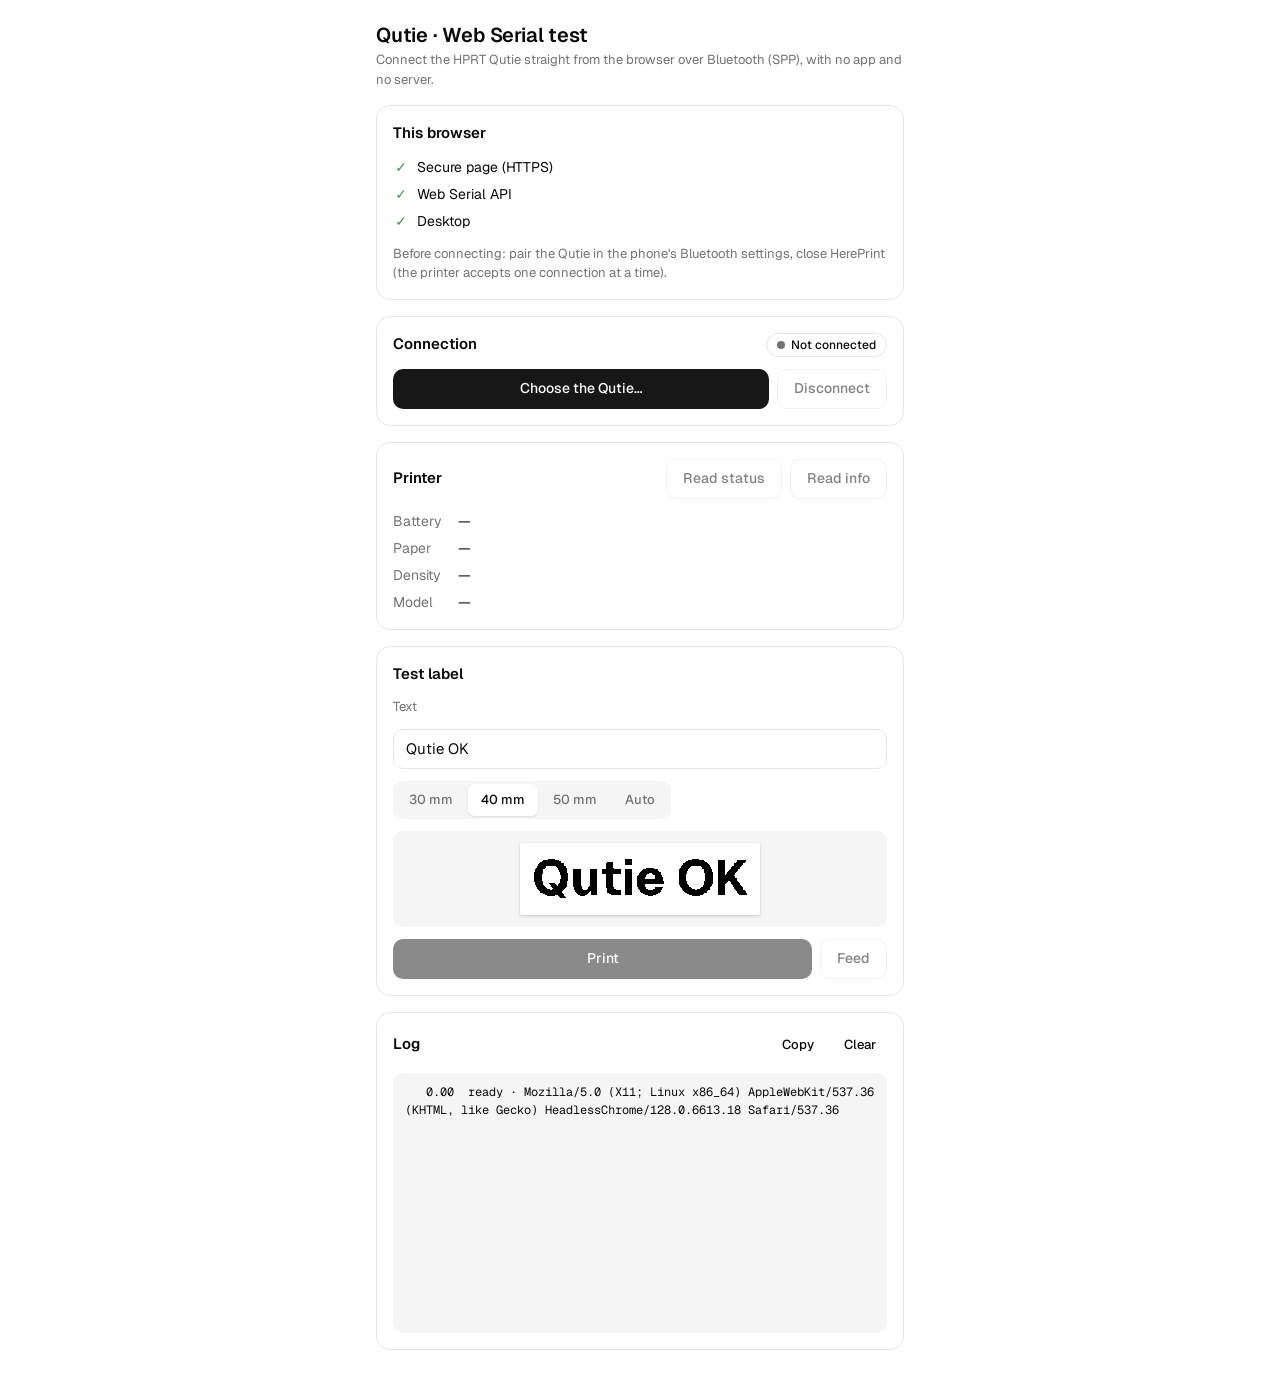
==== web/index.html @ 73917e32 "Add a Web Serial test page for printing from the browser web/serial-test.html connects to the Qutie " ====
<!doctype html>
<html lang="en">
<head>
<meta charset="utf-8">
<meta name="viewport" content="width=device-width, initial-scale=1">
<meta http-equiv="refresh" content="0; url=serial-test.html">
<title>Qutie</title>
</head>
<body>
<p><a href="serial-test.html">Qutie · Web Serial test</a> · <a href="https://github.com/DoctorFrank28/qutie-windows">Source</a></p>
</body>
</html>
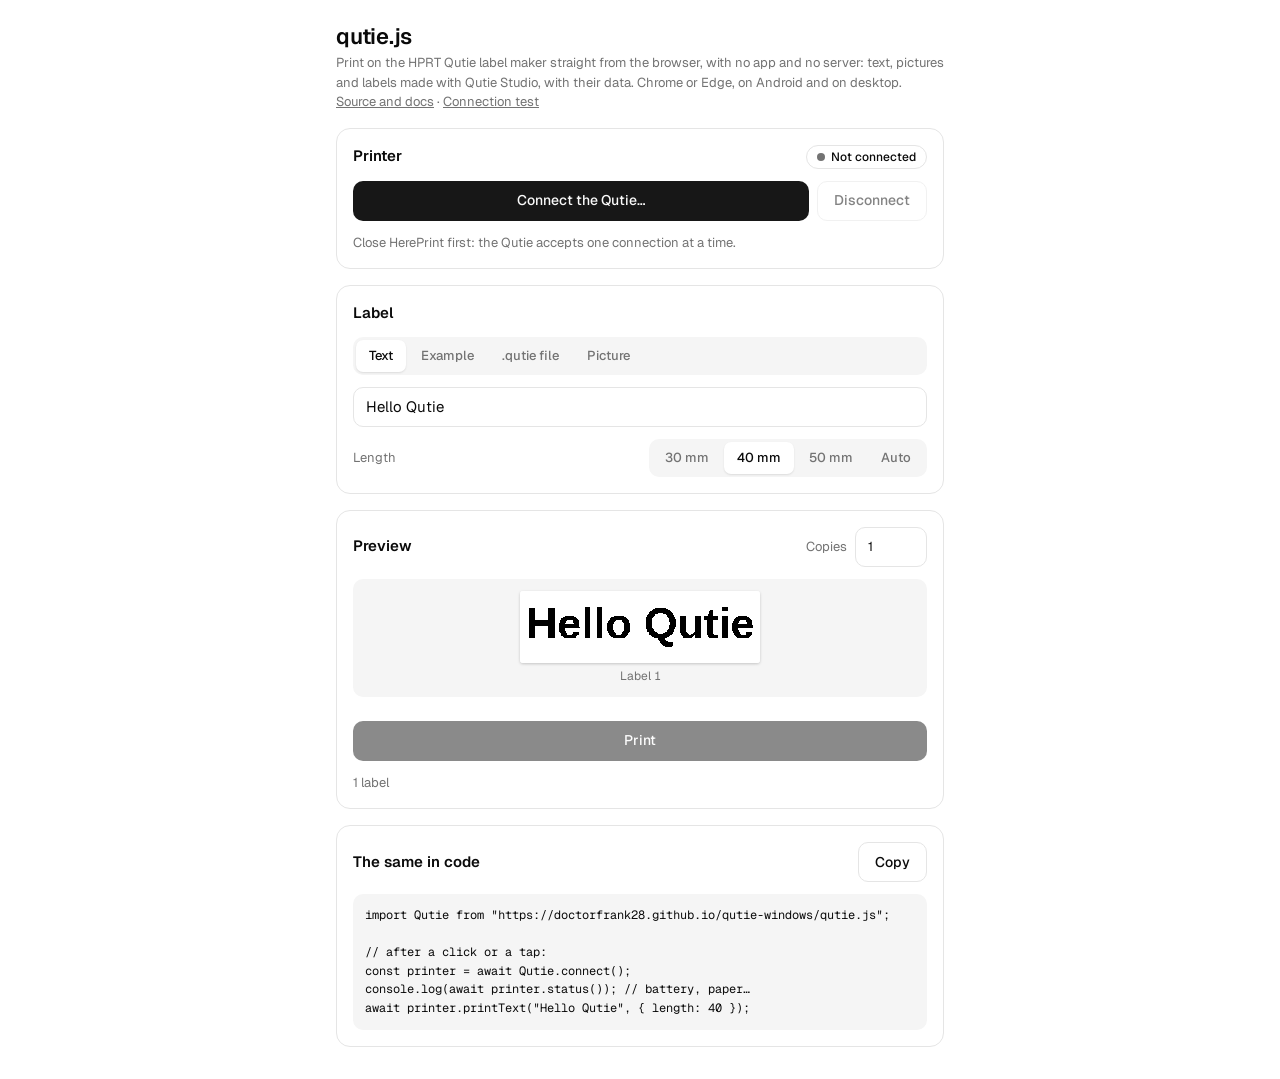
==== commit 0533b067: "Add qutie.js, a library to print on the Qutie from the browser web/qutie.js connects over Bluetooth " ====
--- a/web/index.html
+++ b/web/index.html
@@ -2,11 +2,383 @@
 <html lang="en">
 <head>
 <meta charset="utf-8">
-<meta name="viewport" content="width=device-width, initial-scale=1">
-<meta http-equiv="refresh" content="0; url=serial-test.html">
-<title>Qutie</title>
+<meta name="viewport" content="width=device-width, initial-scale=1, viewport-fit=cover">
+<meta name="color-scheme" content="light dark">
+<title>qutie.js Demo</title>
+<meta name="description" content="Print on the HPRT Qutie label maker from the browser with qutie.js: text, pictures and Qutie Studio labels with data.">
+<link rel="preconnect" href="https://fonts.googleapis.com">
+<link rel="preconnect" href="https://fonts.gstatic.com" crossorigin>
+<link href="https://fonts.googleapis.com/css2?family=Geist:wght@400;500;600;700&family=Geist+Mono:wght@400;500&display=swap" rel="stylesheet">
+<style>
+:root {
+  --background: oklch(1 0 0); --foreground: oklch(0.145 0 0); --card: oklch(1 0 0);
+  --muted: oklch(0.97 0 0); --muted-foreground: oklch(0.556 0 0);
+  --primary: oklch(0.205 0 0); --primary-foreground: oklch(0.985 0 0); --accent: oklch(0.97 0 0);
+  --destructive: oklch(0.577 0.245 27.325); --ok: oklch(0.6 0.13 150);
+  --border: oklch(0.922 0 0); --input: oklch(0.922 0 0); --ring: oklch(0.708 0 0); --radius: 0.625rem;
+}
+@media (prefers-color-scheme: dark) {
+  :root:not([data-theme="light"]) {
+    --background: oklch(0.145 0 0); --foreground: oklch(0.985 0 0); --card: oklch(0.205 0 0);
+    --muted: oklch(0.269 0 0); --muted-foreground: oklch(0.708 0 0);
+    --primary: oklch(0.922 0 0); --primary-foreground: oklch(0.205 0 0); --accent: oklch(0.269 0 0);
+    --destructive: oklch(0.704 0.191 22.216); --ok: oklch(0.72 0.14 150);
+    --border: oklch(1 0 0 / 10%); --input: oklch(1 0 0 / 15%); --ring: oklch(0.556 0 0);
+  }
+}
+:root[data-theme="dark"] {
+  --background: oklch(0.145 0 0); --foreground: oklch(0.985 0 0); --card: oklch(0.205 0 0);
+  --muted: oklch(0.269 0 0); --muted-foreground: oklch(0.708 0 0);
+  --primary: oklch(0.922 0 0); --primary-foreground: oklch(0.205 0 0); --accent: oklch(0.269 0 0);
+  --destructive: oklch(0.704 0.191 22.216); --ok: oklch(0.72 0.14 150);
+  --border: oklch(1 0 0 / 10%); --input: oklch(1 0 0 / 15%); --ring: oklch(0.556 0 0);
+}
+* { box-sizing: border-box; }
+html { -webkit-text-size-adjust: 100%; }
+body { margin: 0; background: var(--background); color: var(--foreground); font: 15px/1.5 "Geist", system-ui, sans-serif; -webkit-font-smoothing: antialiased; }
+main { max-width: 640px; margin: 0 auto; padding: 20px 16px calc(32px + env(safe-area-inset-bottom)); display: grid; gap: 16px; }
+h1 { font-size: 22px; font-weight: 600; margin: 0; letter-spacing: -0.01em; }
+h2 { font-size: 15px; font-weight: 600; margin: 0; }
+p { margin: 0; }
+a { color: inherit; }
+.muted { color: var(--muted-foreground); font-size: 13px; }
+.card { background: var(--card); border: 1px solid var(--border); border-radius: calc(var(--radius) + 4px); padding: 16px; display: grid; gap: 12px; min-width: 0; }
+.row { display: flex; gap: 8px; align-items: center; flex-wrap: wrap; }
+.between { justify-content: space-between; }
+.grow { flex: 1 1 auto; min-width: 0; }
+button, .file {
+  font: inherit; font-size: 14px; font-weight: 500; height: 40px; padding: 0 16px; border-radius: var(--radius);
+  border: 1px solid transparent; cursor: pointer; display: inline-flex; align-items: center; justify-content: center; gap: 8px;
+  transition: background-color .15s, color .15s, border-color .15s, opacity .15s; touch-action: manipulation;
+}
+button:focus-visible, input:focus-visible, select:focus-visible, .file:focus-within { outline: 3px solid color-mix(in oklch, var(--ring) 50%, transparent); outline-offset: 1px; }
+button:disabled { opacity: .5; pointer-events: none; }
+.primary { background: var(--primary); color: var(--primary-foreground); }
+.primary:hover { background: color-mix(in oklch, var(--primary) 90%, transparent); }
+.outline, .file { background: var(--background); color: var(--foreground); border-color: var(--input); }
+.outline:hover, .file:hover { background: var(--accent); }
+.full { width: 100%; }
+input[type=text], input[type=number], select {
+  font: inherit; height: 40px; width: 100%; padding: 0 12px; border-radius: var(--radius);
+  border: 1px solid var(--input); background: transparent; color: var(--foreground); min-width: 0;
+}
+select { appearance: auto; }
+.file input { position: absolute; width: 1px; height: 1px; opacity: 0; }
+label.field { display: grid; gap: 4px; font-size: 13px; color: var(--muted-foreground); min-width: 0; }
+.fields { display: grid; grid-template-columns: repeat(auto-fill, minmax(160px, 1fr)); gap: 10px; }
+.seg { display: inline-flex; background: var(--muted); border-radius: var(--radius); padding: 3px; gap: 2px; flex-wrap: wrap; }
+.seg button { height: 32px; padding: 0 12px; font-size: 13px; background: transparent; color: var(--muted-foreground); border-radius: calc(var(--radius) - 3px); }
+.seg button[aria-checked="true"] { background: var(--background); color: var(--foreground); box-shadow: 0 1px 2px oklch(0 0 0 / 10%); }
+.badge { display: inline-flex; align-items: center; gap: 6px; height: 24px; padding: 0 10px; border-radius: 999px; font-size: 12px; font-weight: 500; border: 1px solid var(--border); white-space: nowrap; }
+.badge::before { content: ""; width: 8px; height: 8px; border-radius: 50%; background: var(--muted-foreground); }
+.badge.ok::before { background: var(--ok); } .badge.bad::before { background: var(--destructive); }
+.previews { background: var(--muted); border-radius: var(--radius); padding: 12px; display: grid; gap: 10px; justify-items: center; max-height: 420px; overflow: auto; overscroll-behavior: contain; }
+.previews figure { margin: 0; display: grid; gap: 4px; justify-items: center; max-width: 100%; }
+.previews canvas { image-rendering: pixelated; background: #fff; border-radius: 3px; box-shadow: 0 1px 3px oklch(0 0 0 / 20%); height: 72px; width: auto; max-width: 100%; object-fit: contain; }
+.previews figcaption { font-size: 12px; color: var(--muted-foreground); font-variant-numeric: tabular-nums; }
+pre { font: 12px/1.55 "Geist Mono", ui-monospace, monospace; background: var(--muted); border-radius: var(--radius); padding: 12px; margin: 0; overflow: auto; white-space: pre; }
+.error { color: var(--destructive); font-size: 13px; }
+.hidden { display: none !important; }
+@media (prefers-reduced-motion: reduce) { * { transition: none !important; } }
+</style>
 </head>
 <body>
-<p><a href="serial-test.html">Qutie · Web Serial test</a> · <a href="https://github.com/DoctorFrank28/qutie-windows">Source</a></p>
+<main>
+  <header>
+    <h1>qutie.js</h1>
+    <p class="muted">Print on the HPRT Qutie label maker straight from the browser, with no app and no server: text, pictures and labels made with Qutie Studio, with their data. Chrome or Edge, on Android and on desktop. <a href="https://github.com/DoctorFrank28/qutie-windows">Source and docs</a> · <a href="serial-test.html">Connection test</a></p>
+  </header>
+
+  <section class="card" aria-labelledby="printer-title">
+    <div class="row between">
+      <h2 id="printer-title">Printer</h2>
+      <span class="badge" id="state" role="status">Not connected</span>
+    </div>
+    <div class="row">
+      <button class="primary grow" id="connect" type="button">Connect the Qutie…</button>
+      <button class="outline" id="disconnect" type="button" disabled>Disconnect</button>
+    </div>
+    <p class="muted" id="printer-line">Close HerePrint first: the Qutie accepts one connection at a time.</p>
+  </section>
+
+  <section class="card" aria-labelledby="label-title">
+    <h2 id="label-title">Label</h2>
+    <div class="seg" role="radiogroup" aria-label="What to print" id="sources">
+      <button type="button" role="radio" data-source="text" aria-checked="true">Text</button>
+      <button type="button" role="radio" data-source="example" aria-checked="false">Example</button>
+      <button type="button" role="radio" data-source="file" aria-checked="false">.qutie file</button>
+      <button type="button" role="radio" data-source="picture" aria-checked="false">Picture</button>
+    </div>
+    <div data-panel="text" class="row">
+      <input type="text" id="text" name="text" class="grow" value="Hello Qutie" autocomplete="off" spellcheck="false" aria-label="Text">
+    </div>
+    <div data-panel="example" class="hidden">
+      <select id="example" name="example" aria-label="Example label"></select>
+    </div>
+    <div data-panel="file" class="hidden">
+      <label class="file full"><input type="file" id="file" accept=".qutie,application/json"><span id="file-name">Choose a .qutie file from Qutie Studio…</span></label>
+    </div>
+    <div data-panel="picture" class="hidden">
+      <label class="file full"><input type="file" id="picture" accept="image/*"><span id="picture-name">Choose a picture…</span></label>
+    </div>
+    <div class="row between" id="length-row">
+      <span class="muted" id="length-label">Length</span>
+      <div class="seg" role="radiogroup" aria-labelledby="length-label" id="lengths">
+        <button type="button" role="radio" data-len="30" aria-checked="false">30 mm</button>
+        <button type="button" role="radio" data-len="40" aria-checked="true">40 mm</button>
+        <button type="button" role="radio" data-len="50" aria-checked="false">50 mm</button>
+        <button type="button" role="radio" data-len="auto" aria-checked="false">Auto</button>
+      </div>
+    </div>
+  </section>
+
+  <section class="card hidden" aria-labelledby="data-title" id="data-card">
+    <div class="row between">
+      <h2 id="data-title">Data</h2>
+      <div class="seg hidden" role="radiogroup" aria-label="Which data" id="data-modes">
+        <button type="button" role="radio" data-mode="rows" aria-checked="true">Saved rows</button>
+        <button type="button" role="radio" data-mode="fields" aria-checked="false">One label</button>
+      </div>
+    </div>
+    <p class="muted" id="data-note"></p>
+    <div class="fields" id="fields"></div>
+    <div class="fields" id="series"></div>
+  </section>
+
+  <section class="card" aria-labelledby="preview-title">
+    <div class="row between">
+      <h2 id="preview-title">Preview</h2>
+      <label class="field" style="grid-auto-flow: column; align-items: center; gap: 8px;">Copies
+        <input type="number" id="copies" name="copies" value="1" min="1" max="99" inputmode="numeric" style="width: 72px;">
+      </label>
+    </div>
+    <div class="previews" id="previews" aria-live="polite"></div>
+    <p class="error" id="error" role="alert"></p>
+    <button class="primary full" id="print" type="button" disabled>Print</button>
+    <p class="muted" id="progress" aria-live="polite"></p>
+  </section>
+
+  <section class="card" aria-labelledby="code-title">
+    <div class="row between">
+      <h2 id="code-title">The same in code</h2>
+      <button class="outline" id="copy" type="button">Copy</button>
+    </div>
+    <pre id="code"></pre>
+  </section>
+</main>
+
+<script type="module">
+import Qutie from "./qutie.js";
+
+const $ = (id) => document.getElementById(id);
+const state = { source: "text", length: "40", doc: null, docName: "", data: "rows", values: {}, start: null, count: null, picture: null, printer: null };
+let examples = [];
+
+// ------------------------------------------------------------------ the printer
+function showPrinter(text, ok = false, bad = false) {
+  $("state").textContent = text;
+  $("state").className = `badge ${ok ? "ok" : bad ? "bad" : ""}`;
+  $("connect").disabled = ok;
+  $("disconnect").disabled = !ok;
+  $("print").disabled = !ok || !$("previews").childElementCount;
+}
+
+$("connect").addEventListener("click", async () => {
+  try {
+    showPrinter("Connecting…");
+    const printer = await Qutie.connect();
+    state.printer = printer;
+    printer.addEventListener("disconnect", () => { state.printer = null; showPrinter("Disconnected", false, true); });
+    showPrinter(`Connected · ${printer.transport === "bluetooth" ? "Bluetooth" : "serial port"}`, true);
+    const s = await printer.status();
+    $("printer-line").textContent = `${printer.name} · battery ${s.battery}% · ${s.paper === "continuous" ? "continuous tape" : "gap labels"} · density ${s.density}`;
+  } catch (e) {
+    showPrinter(e.name === "NotFoundError" ? "No printer chosen" : "Not connected", false, e.name !== "NotFoundError");
+    if (e.name !== "NotFoundError") $("printer-line").textContent = e.message;
+  }
+});
+$("disconnect").addEventListener("click", async () => { await state.printer?.disconnect(); state.printer = null; showPrinter("Not connected"); });
+
+// ------------------------------------------------------------------ what to print
+function radio(group, attr, onPick) {
+  $(group).addEventListener("click", (e) => {
+    const b = e.target.closest(`button[${attr}]`);
+    if (!b) return;
+    for (const x of $(group).querySelectorAll("button")) x.setAttribute("aria-checked", String(x === b));
+    onPick(b.getAttribute(attr));
+  });
+  $(group).addEventListener("keydown", (e) => {
+    if (!["ArrowLeft", "ArrowRight"].includes(e.key)) return;
+    const all = [...$(group).querySelectorAll("button")];
+    const i = all.findIndex((x) => x.getAttribute("aria-checked") === "true");
+    const next = all[(i + (e.key === "ArrowRight" ? 1 : all.length - 1)) % all.length];
+    next.focus(); next.click();
+  });
+}
+radio("sources", "data-source", (v) => {
+  state.source = v;
+  for (const p of document.querySelectorAll("[data-panel]")) p.classList.toggle("hidden", p.dataset.panel !== v);
+  $("length-row").classList.toggle("hidden", v === "example" || v === "file");
+  load();
+});
+radio("lengths", "data-len", (v) => { state.length = v; load(); });
+radio("data-modes", "data-mode", (v) => { state.data = v; showData(); refresh(); });
+
+$("text").addEventListener("input", debounce(load, 250));
+$("example").addEventListener("change", load);
+$("file").addEventListener("change", () => { $("file-name").textContent = $("file").files[0]?.name || "Choose a .qutie file…"; load(); });
+$("picture").addEventListener("change", () => { $("picture-name").textContent = $("picture").files[0]?.name || "Choose a picture…"; load(); });
+$("copies").addEventListener("input", debounce(refresh, 250));
+
+function debounce(fn, ms) { let t; return (...a) => { clearTimeout(t); t = setTimeout(() => fn(...a), ms); }; }
+
+/** The document for the current choice. */
+async function load() {
+  $("error").textContent = "";
+  try {
+    if (state.source === "text") { state.doc = Qutie.textLabel($("text").value || " ", { length: state.length }); state.docName = ""; }
+    else if (state.source === "example") {
+      const e = examples.find((x) => x.file === $("example").value) || examples[0];
+      state.doc = await (await fetch(`examples/${e.file}`)).json();
+      state.docName = `examples/${e.file}`;
+    } else if (state.source === "file") {
+      const f = $("file").files[0];
+      state.doc = f ? JSON.parse(await f.text()) : null;
+      state.docName = f?.name || "";
+    } else {
+      const f = $("picture").files[0];
+      state.doc = f ? await Qutie.imageLabel(f, { length: state.length }) : null;
+      state.picture = f || null;
+    }
+    state.values = {};
+    state.data = state.doc?.data?.rows?.length ? "rows" : "fields";
+    for (const b of $("data-modes").querySelectorAll("button")) b.setAttribute("aria-checked", String(b.dataset.mode === state.data));
+    await buildData();
+    await refresh();
+  } catch (e) {
+    $("error").textContent = e.message;
+  }
+}
+
+// ------------------------------------------------------------------ data
+const usesCounter = (doc) => /\{n([+-]\d+)?\}/.test(JSON.stringify(doc?.objects || []));
+
+async function buildData() {
+  const doc = state.doc;
+  const fields = doc && (state.source === "example" || state.source === "file") ? await Qutie.fields(doc) : [];
+  const counter = usesCounter(doc);
+  $("data-card").classList.toggle("hidden", !fields.length && !counter);
+  $("data-modes").classList.toggle("hidden", !doc?.data?.rows?.length);
+  $("fields").replaceChildren(...fields.map((name) => {
+    const label = document.createElement("label");
+    label.className = "field";
+    const input = document.createElement("input");
+    input.type = "text"; input.name = name; input.autocomplete = "off"; input.placeholder = name;
+    input.addEventListener("input", debounce(() => { state.values[name] = input.value; refresh(); }, 300));
+    label.append(name, input);
+    return label;
+  }));
+  $("series").replaceChildren(...(counter ? [["start", "Start number", doc.series?.start ?? 1], ["count", "How many", doc.series?.count ?? 10]] : []).map(([key, text, value]) => {
+    const label = document.createElement("label");
+    label.className = "field";
+    const input = document.createElement("input");
+    input.type = "number"; input.name = key; input.value = value; input.inputMode = "numeric";
+    state[key] = Number(value);
+    input.addEventListener("input", debounce(() => { state[key] = Number(input.value); refresh(); }, 300));
+    label.append(text, input);
+    return label;
+  }));
+  showData();
+}
+
+function showData() {
+  const rows = state.doc?.data?.rows?.length || 0;
+  const useRows = state.data === "rows" && rows;
+  $("fields").classList.toggle("hidden", Boolean(useRows));
+  $("data-note").textContent = useRows ? `One label for each of the ${rows} rows saved in the label (its formulas, copies and conditions apply).`
+    : $("fields").childElementCount ? "Fill in the fields: one label with these values." : "";
+}
+
+function options() {
+  const o = {};
+  const copies = Math.max(1, Math.min(99, Number($("copies").value) || 1));
+  if (copies > 1) o.copies = copies;
+  if ((state.data === "fields" || !state.doc?.data?.rows?.length) && Object.keys(state.values).length) o.fields = { ...state.values };
+  if (usesCounter(state.doc)) { o.start = state.start; o.count = state.count; }
+  return o;
+}
+
+// ------------------------------------------------------------------ preview, print, code
+async function refresh() {
+  $("error").textContent = "";
+  const previews = $("previews");
+  if (!state.doc) { previews.replaceChildren(); showCode(); return; }
+  try {
+    const labels = await Qutie.preview(state.doc, { ...options(), scale: 2 });
+    previews.replaceChildren(...labels.slice(0, 30).map(({ canvas, row, copy }, i) => {
+      const fig = document.createElement("figure");
+      const cap = document.createElement("figcaption");
+      cap.textContent = row !== null ? `Row ${row + 1}${copy > 1 ? ` · copy ${copy}` : ""}` : `Label ${i + 1}`;
+      canvas.setAttribute("role", "img");
+      canvas.setAttribute("aria-label", cap.textContent);
+      fig.append(canvas, cap);
+      return fig;
+    }));
+    if (labels.length > 30) previews.append(Object.assign(document.createElement("p"), { className: "muted", textContent: `… and ${labels.length - 30} more` }));
+    $("progress").textContent = `${labels.length} label${labels.length === 1 ? "" : "s"}`;
+  } catch (e) {
+    previews.replaceChildren();
+    $("error").textContent = e.message;
+  }
+  $("print").disabled = !state.printer || !previews.childElementCount;
+  showCode();
+}
+
+$("print").addEventListener("click", async () => {
+  $("print").disabled = true;
+  $("error").textContent = "";
+  try {
+    const started = performance.now();
+    const { printed } = await state.printer.print(state.doc, {
+      ...options(),
+      onProgress: ({ printed: n, total }) => { $("progress").textContent = `Printing ${n} of ${total}…`; },
+    });
+    $("progress").textContent = `Printed ${printed} label${printed === 1 ? "" : "s"} in ${((performance.now() - started) / 1000).toFixed(1)} s`;
+  } catch (e) {
+    $("error").textContent = e.message;
+  } finally {
+    $("print").disabled = !state.printer;
+  }
+});
+
+function showCode() {
+  const o = options();
+  const args = Object.keys(o).length ? `, ${JSON.stringify(o, null, 1).replace(/\n\s*/g, " ")}` : "";
+  let call;
+  if (state.source === "text") call = `await printer.printText(${JSON.stringify($("text").value)}, { length: ${JSON.stringify(state.length === "auto" ? "auto" : Number(state.length))} });`;
+  else if (state.source === "picture") call = `await printer.printImage(fileOrImage, { length: ${JSON.stringify(state.length === "auto" ? "auto" : Number(state.length))} });`;
+  else call = `await printer.print(${JSON.stringify(state.docName || "label.qutie")}${args});`;
+  $("code").textContent = `import Qutie from "https://doctorfrank28.github.io/qutie-windows/qutie.js";
+
+// after a click or a tap:
+const printer = await Qutie.connect();
+console.log(await printer.status()); // battery, paper…
+${call}`;
+}
+$("copy").addEventListener("click", async () => {
+  try { await navigator.clipboard.writeText($("code").textContent); $("copy").textContent = "Copied"; setTimeout(() => { $("copy").textContent = "Copy"; }, 1500); } catch { /* not allowed here */ }
+});
+
+// ------------------------------------------------------------------ start
+const support = Qutie.support();
+if (!support.secure || (!support.bluetooth && !support.serial)) {
+  $("connect").disabled = true;
+  $("printer-line").textContent = !support.secure ? "This page must be opened over HTTPS." : "This browser cannot reach the printer: use Chrome or Edge (Android, Windows, macOS, Linux). Previews still work.";
+}
+examples = await (await fetch("examples/index.json")).json();
+$("example").replaceChildren(...examples.map((e) => Object.assign(document.createElement("option"), { value: e.file, textContent: e.name })));
+document.fonts?.ready.then(refresh);
+load();
+</script>
 </body>
 </html>
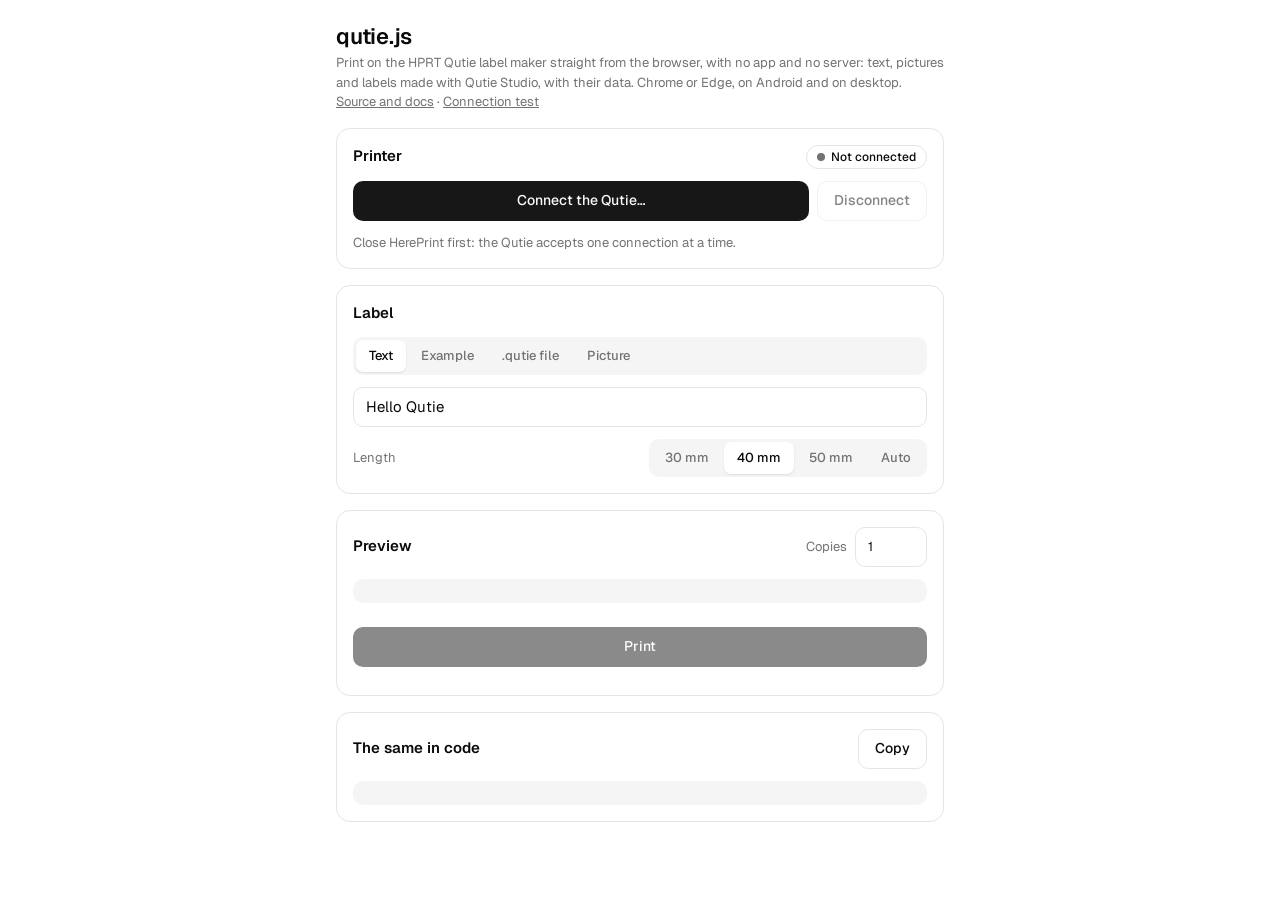
==== commit cc401225: "Confirm a label over a slow link, and show how the last print went The printer reports dithering_fin" ====
--- a/web/index.html
+++ b/web/index.html
@@ -78,6 +78,8 @@
 .previews figcaption { font-size: 12px; color: var(--muted-foreground); font-variant-numeric: tabular-nums; }
 pre { font: 12px/1.55 "Geist Mono", ui-monospace, monospace; background: var(--muted); border-radius: var(--radius); padding: 12px; margin: 0; overflow: auto; white-space: pre; }
 .error { color: var(--destructive); font-size: 13px; }
+details summary { cursor: pointer; padding: 4px 0; }
+details pre { margin-top: 8px; max-height: 260px; }
 .hidden { display: none !important; }
 @media (prefers-reduced-motion: reduce) { * { transition: none !important; } }
 </style>
@@ -156,6 +158,7 @@
     <p class="error" id="error" role="alert"></p>
     <button class="primary full" id="print" type="button" disabled>Print</button>
     <p class="muted" id="progress" aria-live="polite"></p>
+    <details id="trace-box" class="hidden"><summary class="muted">Details</summary><pre id="trace"></pre></details>
   </section>
 
   <section class="card" aria-labelledby="code-title">
@@ -193,8 +196,9 @@
     const s = await printer.status();
     $("printer-line").textContent = `${printer.name} · battery ${s.battery}% · ${s.paper === "continuous" ? "continuous tape" : "gap labels"} · density ${s.density}`;
   } catch (e) {
-    showPrinter(e.name === "NotFoundError" ? "No printer chosen" : "Not connected", false, e.name !== "NotFoundError");
-    if (e.name !== "NotFoundError") $("printer-line").textContent = e.message;
+    const cancelled = e.name === "NotFoundError" && /cancel/i.test(e.message);
+    showPrinter(cancelled ? "No printer chosen" : "Not connected", false, !cancelled);
+    $("printer-line").textContent = `${e.name}: ${e.message}`;
   }
 });
 $("disconnect").addEventListener("click", async () => { await state.printer?.disconnect(); state.printer = null; showPrinter("Not connected"); });
@@ -348,6 +352,10 @@
     $("error").textContent = e.message;
   } finally {
     $("print").disabled = !state.printer;
+    const trace = state.printer?.lastTrace || [];
+    $("trace").textContent = trace.map((t) => `${String(t.ms).padStart(6)} ms  ${t.what}`).join("
+");
+    $("trace-box").classList.toggle("hidden", !trace.length);
   }
 });
 
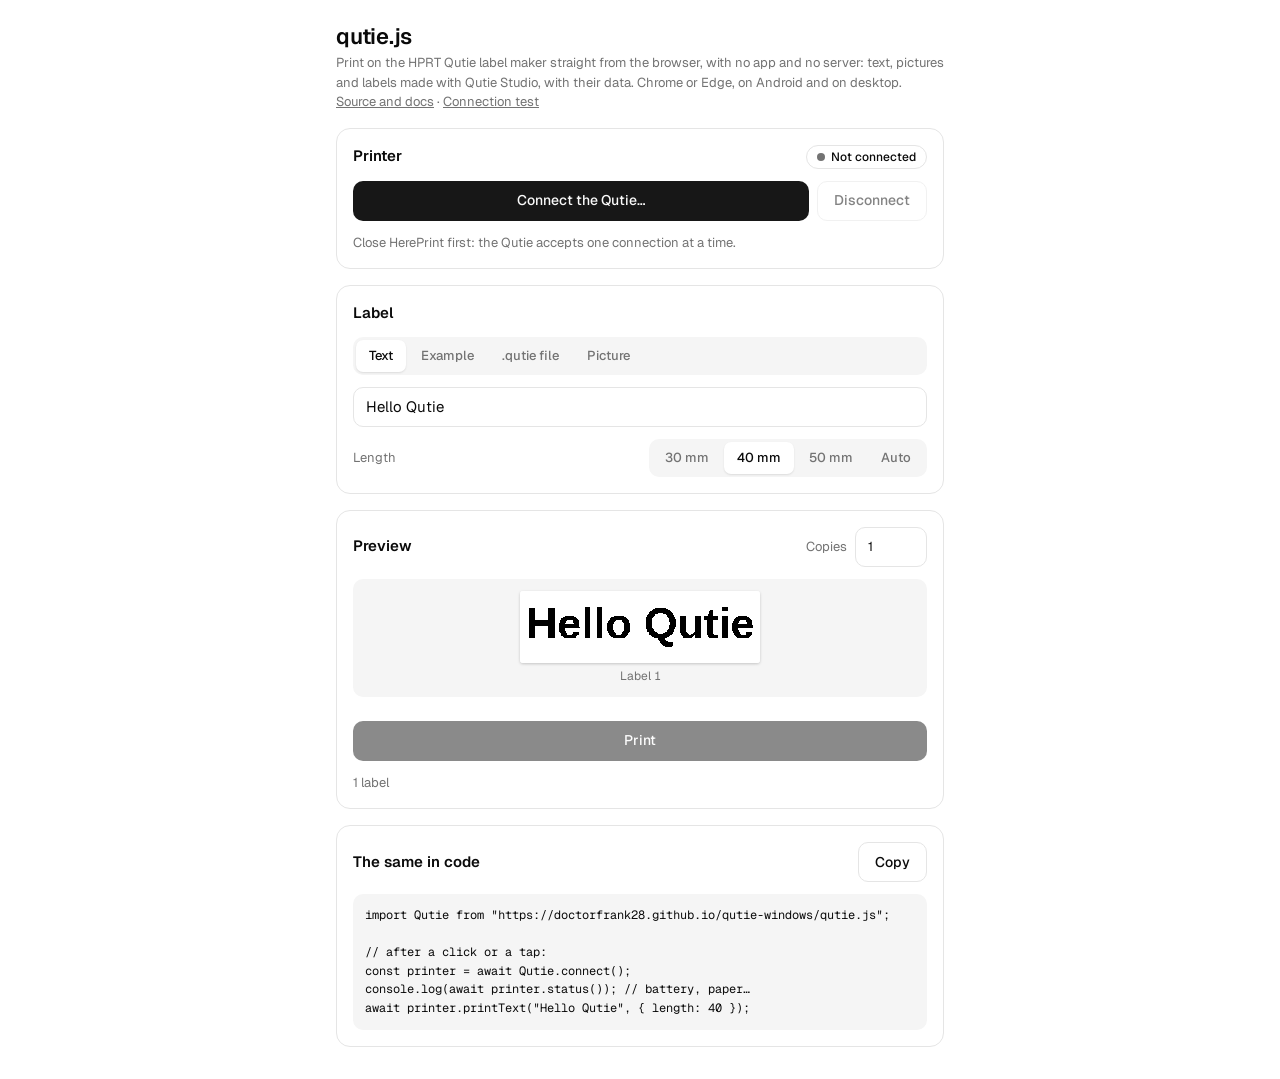
==== commit 673baed2: "Fix the demo's script, broken by a newline in a string, and check the pages parse" ====
--- a/web/index.html
+++ b/web/index.html
@@ -353,8 +353,7 @@
   } finally {
     $("print").disabled = !state.printer;
     const trace = state.printer?.lastTrace || [];
-    $("trace").textContent = trace.map((t) => `${String(t.ms).padStart(6)} ms  ${t.what}`).join("
-");
+    $("trace").textContent = trace.map((t) => `${String(t.ms).padStart(6)} ms  ${t.what}`).join("\n");
     $("trace-box").classList.toggle("hidden", !trace.length);
   }
 });
